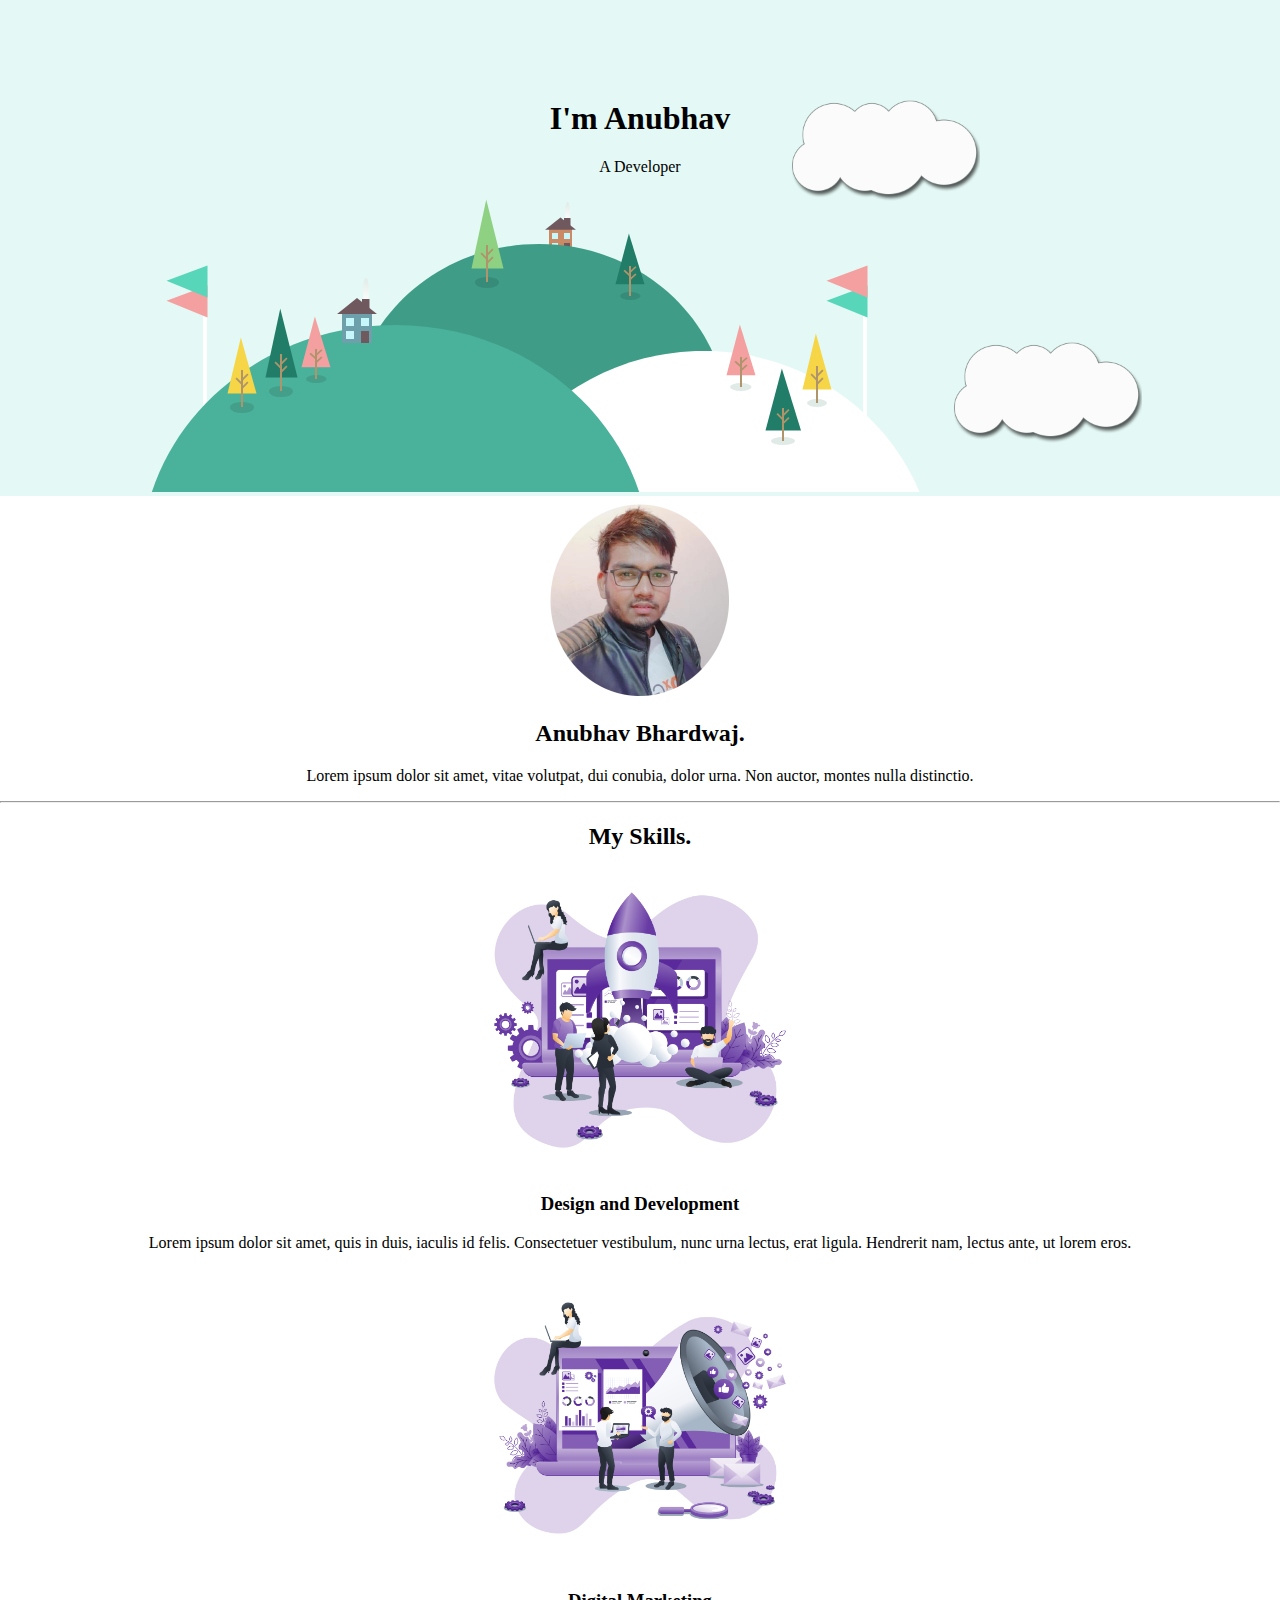
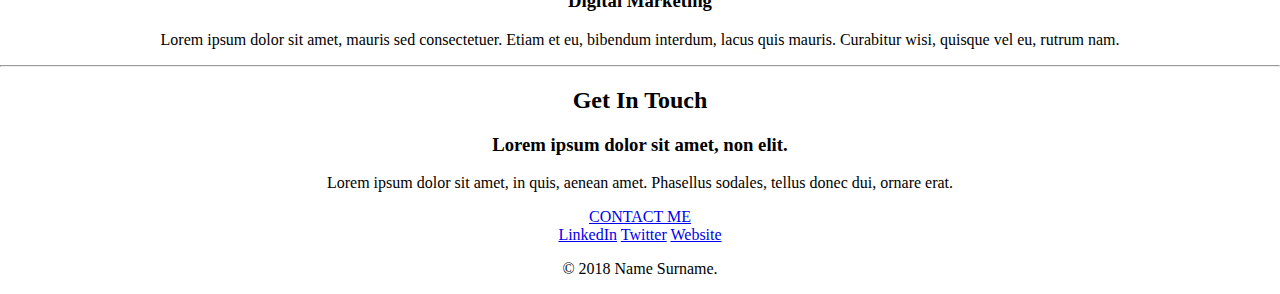
==== index.html @ 6e1735ab "Initial Starting" ====
<!DOCTYPE html>
<html>
  <head>
    <meta charset="utf-8">
    <title>Anubhav Bhardwaj</title>
    <link rel="stylesheet" href="css/style.css" />
    <link rel="shortcut icon" href="images/aaa.ico">
  </head>
  <body>
    <div class="top-container">
      <img class="top-cloud" src="images/cloud.png" width="200" height="200" alt="cloud">
      <h1>I'm Anubhav</h1>
      <p>A Developer</p>
      <img src="images/land.svg" alt="land">
      <img class="bottom-cloud" src="images/cloud.png" alt="cloud" width="200" height="200">
    </div>
    <div class="middle-container">
      <div class="profile">
        <img src="images/anubhav12.png" width="200" height="200" alt="Anubhav Bhardwaj">
        <h2>Anubhav Bhardwaj.</h2>
        <p>Lorem ipsum dolor sit amet, vitae volutpat, dui conubia, dolor urna. Non auctor, montes nulla distinctio.</p>
      </div>
      <hr>
      <div class="skills">
        <h2>My Skills.</h2>
        <div class="skill-row">
          <img class="" src="images/development.png" width="300" height="300" alt="">
          <h3>Design and Development</h3>
          <p>Lorem ipsum dolor sit amet, quis in duis, iaculis id felis. Consectetuer vestibulum, nunc urna lectus, erat ligula. Hendrerit nam, lectus ante, ut lorem eros.</p>
        </div>
        <div class="skill-row">
          <img class="" src="images/marketing.png" width="300" height="300" alt="">
          <h3>Digital Marketing</h3>
          <p>Lorem ipsum dolor sit amet, mauris sed consectetuer. Etiam et eu, bibendum interdum, lacus quis mauris. Curabitur wisi, quisque vel eu, rutrum nam.</p>
        </div>
      </div>
      <hr>
      <div class="contact-me">
        <h2>Get In Touch</h2>
        <h3>Lorem ipsum dolor sit amet, non elit.</h3>
        <p>Lorem ipsum dolor sit amet, in quis, aenean amet. Phasellus sodales, tellus donec dui, ornare erat.</p>
        <a class="btn" href="mailto:name@email.com">CONTACT ME</a>
      </div>
    </div>


    <div class="bottom-container">
      <a class="footer-link" href="https://www.linkedin.com/">LinkedIn</a>
      <a class="footer-link" href="https://twitter.com/">Twitter</a>
      <a class="footer-link" href="https://www.appbrewery.co/">Website</a>
      <p>© 2018 Name Surname.</p>
    </div>

  </body>
</html>
---- css/style.css ----
body{
  margin: 0;
  text-align: center;
  font-family: "Lucida Handwriting"

}
h1{
  margin-top: 0;
}

.top-container{
  background-color: #E4F9F5;
  position: relative;
  padding-top: 100px;
}
///////////*

.middle-container{
  background-color: red;
  width: 200px;
  height: 200px;
}

.bottom-container{
  background-color: yellow;
  width: 200px;
  height: 200px;
}
*//////////////////

.bottom-cloud{
  position: absolute;
  left: 300px;
  bottom: 300px;
}

.top-cloud{
  position: absolute;
  right: 300px;
  top: 50px;
}
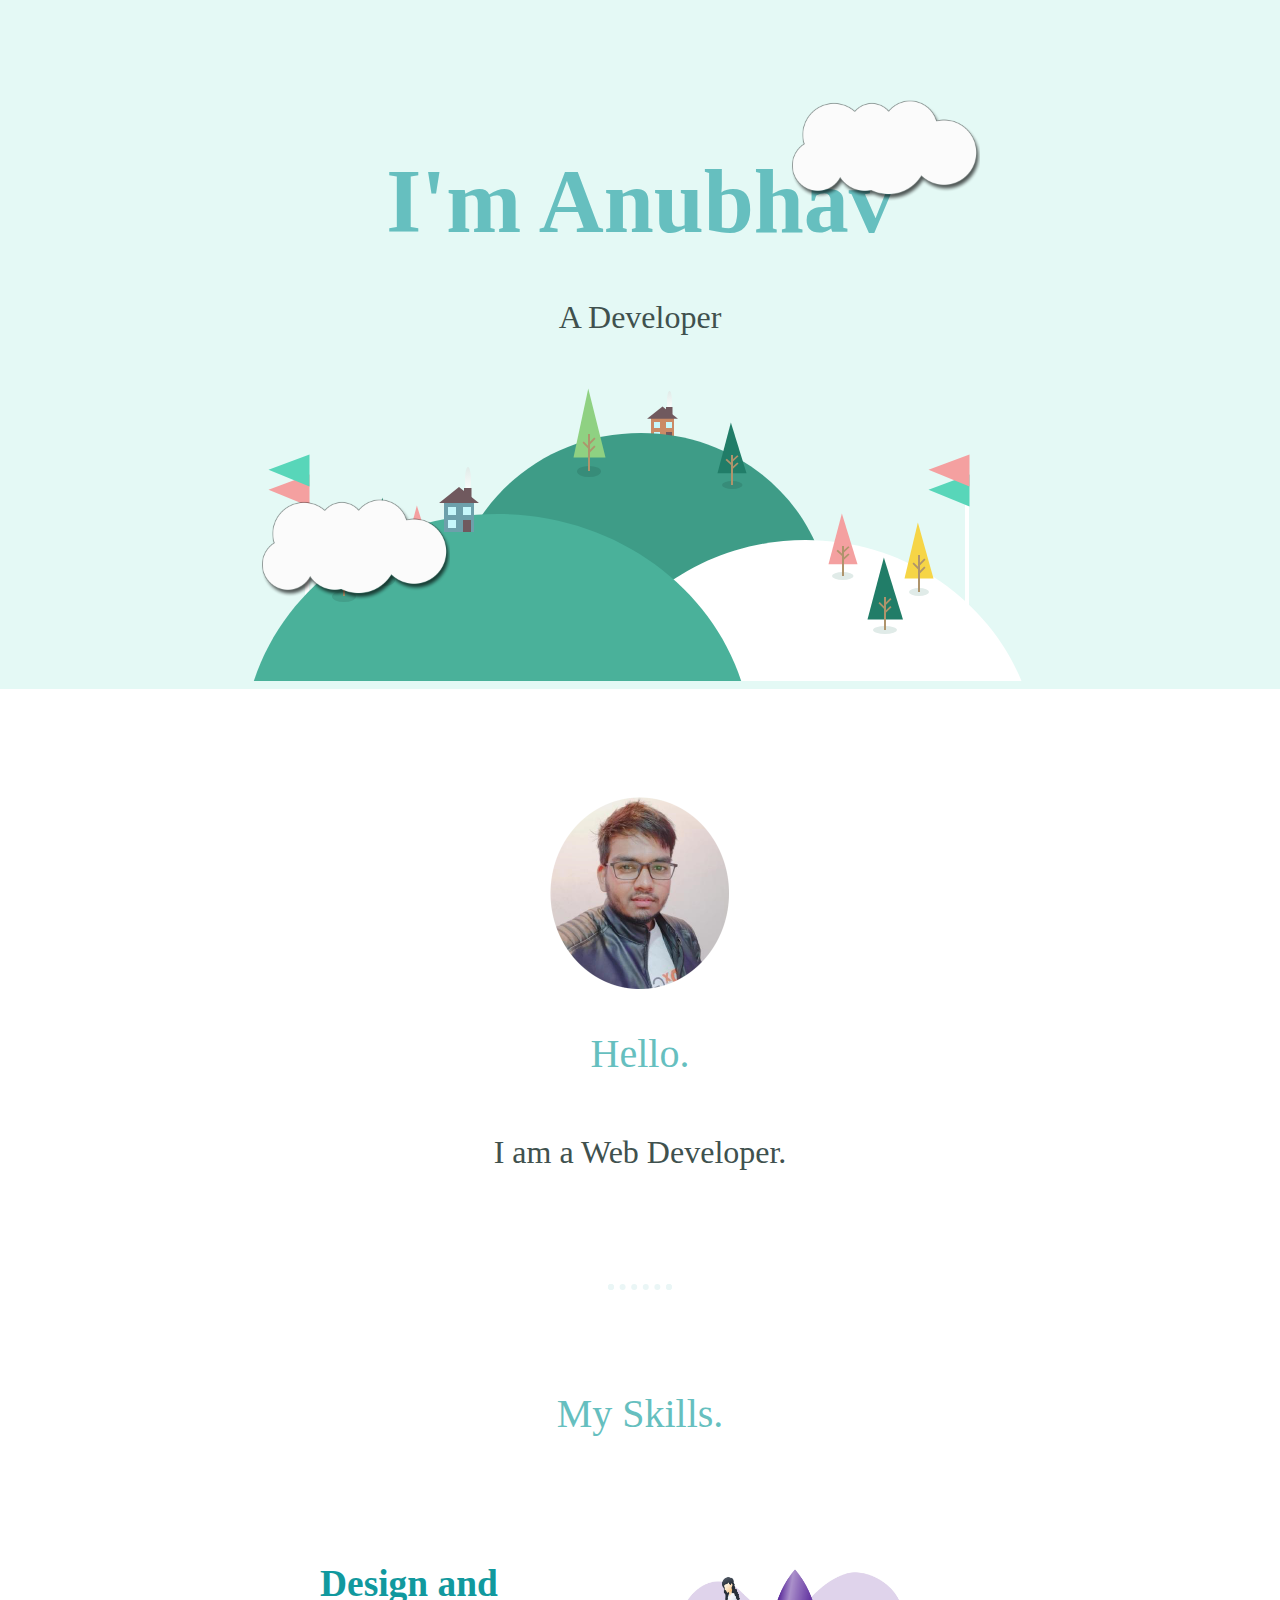
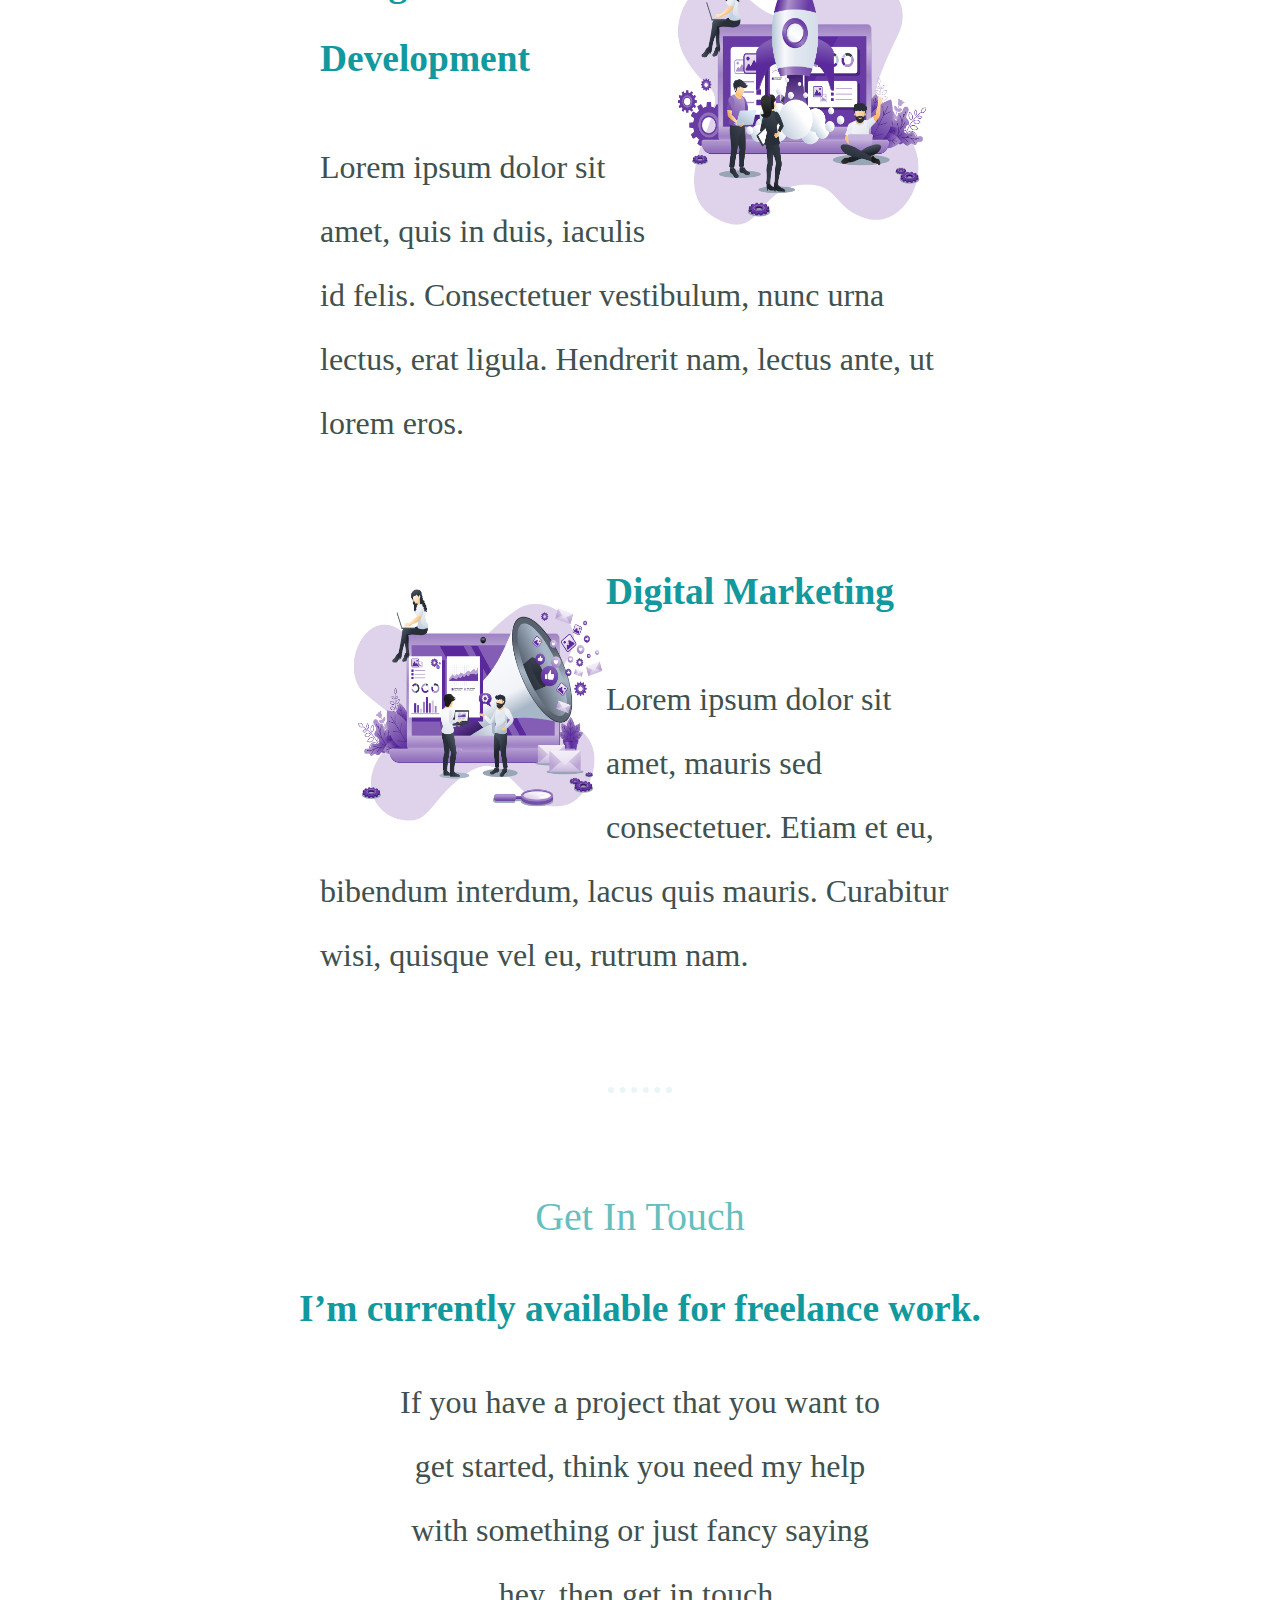
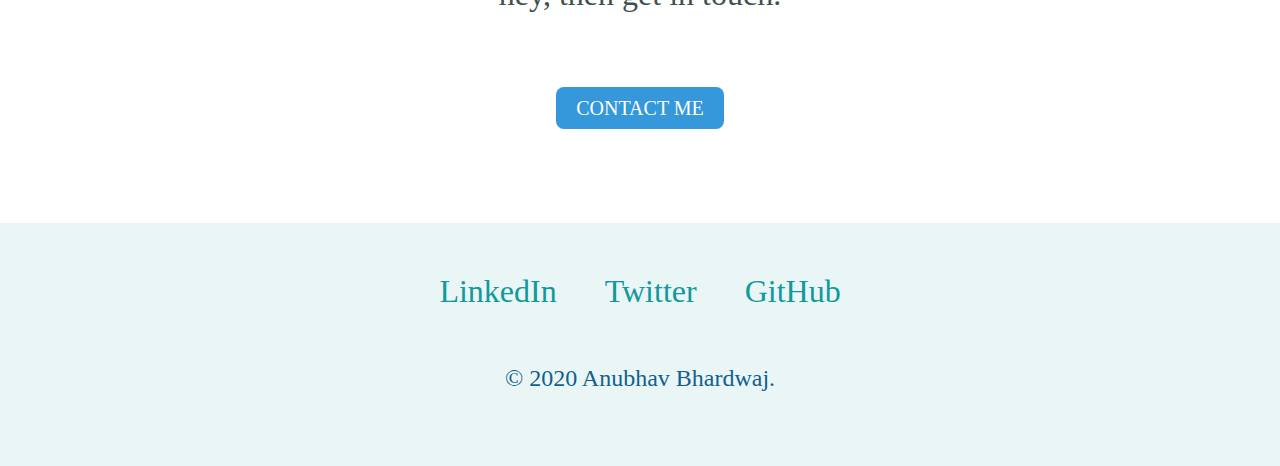
==== commit 395e1ef9: "Completed" ====
--- a/index.html
+++ b/index.html
@@ -17,19 +17,19 @@
     <div class="middle-container">
       <div class="profile">
         <img src="images/anubhav12.png" width="200" height="200" alt="Anubhav Bhardwaj">
-        <h2>Anubhav Bhardwaj.</h2>
-        <p>Lorem ipsum dolor sit amet, vitae volutpat, dui conubia, dolor urna. Non auctor, montes nulla distinctio.</p>
+        <h2>Hello.</h2>
+        <p class="intro">I am a Web Developer.</p>
       </div>
       <hr>
       <div class="skills">
         <h2>My Skills.</h2>
         <div class="skill-row">
-          <img class="" src="images/development.png" width="300" height="300" alt="">
+          <img class="development-img" src="images/development.png" width="300" height="300" alt="">
           <h3>Design and Development</h3>
           <p>Lorem ipsum dolor sit amet, quis in duis, iaculis id felis. Consectetuer vestibulum, nunc urna lectus, erat ligula. Hendrerit nam, lectus ante, ut lorem eros.</p>
         </div>
         <div class="skill-row">
-          <img class="" src="images/marketing.png" width="300" height="300" alt="">
+          <img class="marketing-img" src="images/marketing.png" width="300" height="300" alt="">
           <h3>Digital Marketing</h3>
           <p>Lorem ipsum dolor sit amet, mauris sed consectetuer. Etiam et eu, bibendum interdum, lacus quis mauris. Curabitur wisi, quisque vel eu, rutrum nam.</p>
         </div>
@@ -37,18 +37,18 @@
       <hr>
       <div class="contact-me">
         <h2>Get In Touch</h2>
-        <h3>Lorem ipsum dolor sit amet, non elit.</h3>
-        <p>Lorem ipsum dolor sit amet, in quis, aenean amet. Phasellus sodales, tellus donec dui, ornare erat.</p>
-        <a class="btn" href="mailto:name@email.com">CONTACT ME</a>
+        <h3>I’m currently available for freelance work.</h3>
+        <p class="contact-message">If you have a project that you want to get started, think you need my help with something or just fancy saying hey, then get in touch.</p>
+        <a class="btn" href="mailto:anubhav283203@email.com">CONTACT ME</a>
       </div>
     </div>
 
 
     <div class="bottom-container">
-      <a class="footer-link" href="https://www.linkedin.com/">LinkedIn</a>
-      <a class="footer-link" href="https://twitter.com/">Twitter</a>
-      <a class="footer-link" href="https://www.appbrewery.co/">Website</a>
-      <p>© 2018 Name Surname.</p>
+      <a class="footer-link" href="https://www.linkedin.com/in/abd8126/">LinkedIn</a>
+      <a class="footer-link" href="https://twitter.com/anubhav283203">Twitter</a>
+      <a class="footer-link" href="https://github.com/abd8126">GitHub</a>
+      <p class="copyright">© 2020 Anubhav Bhardwaj.</p>
     </div>
 
   </body>
--- a/css/style.css
+++ b/css/style.css
@@ -1,37 +1,102 @@
 body{
+  color: #40514E;
   margin: 0;
   text-align: center;
-  font-family: "Lucida Handwriting"
-
+  font-family: "Lucida Handwriting";
+  font-size: 2em;
 }
 h1{
-  margin-top: 0;
+  color: #66bfbf;
+  margin: 50px auto 0 auto;
+  font-family: 'Lucida Handwriting';
+  font-size: 90px;
 }
 
+h2{
+  color: #66bfbf;
+  font-family: 'Montserrat', SansSerif;
+  font-size: 2.5rem;
+  font-weight: normal;
+  padding-bottom: 10px;
+}
+
+h3{
+  color: #11999E;
+  font-family: 'Montserrat',SansSerif;
+}
+
+p{
+  line-height: 2;
+}
+
+hr{
+  border: dotted #EAF6F6 6px;
+  width: 4%;
+  border-bottom: none;
+  margin: 100px auto;
+}
+
+a{
+  color: #11999e;
+  margin: 10px 20px;
+  text-decoration: none;
+}
+
+a:hover{
+  color: #115f8e;
+}
 .top-container{
   background-color: #E4F9F5;
   position: relative;
   padding-top: 100px;
 }
-///////////*
 
 .middle-container{
-  background-color: red;
-  width: 200px;
-  height: 200px;
+  margin: 100px 0;
 }
 
 .bottom-container{
-  background-color: yellow;
-  width: 200px;
-  height: 200px;
+  background-color: #EAF6F6;
+  padding: 50px 0 20px;
 }
-*//////////////////
+
+.skill-row{
+  width: 50%;
+  margin: 100px auto 100px auto;
+  text-align: left;
+  line-height: 2;
+}
+
+
+
+
+
+
+.intro{
+  width: 30%;
+  margin: auto;
+}
+
+.contact-message{
+  width: 40%;
+  margin: 40px auto 60px;
+}
+
+.copyright{
+  color: #115f8e;
+  font-size: .75em;
+  padding: 20px 0px;
+}
+.top-cloud{
+  position: absolute;
+  right: 300px;
+  top: 50px;
+}
 
 .bottom-cloud{
   position: absolute;
-  left: 300px;
-  bottom: 300px;
+  left: 250px;
+  bottom: 40px;
 }
 
 .top-cloud{
@@ -40,3 +105,46 @@
   top: 50px;
 }
 
+
+.development-img{
+  width: 40%;
+  float: right;
+  margin-right: 30px;
+}
+
+.marketing-img{
+  width: 40%;
+  float: left;
+  margin-left: 30px;
+
+}
+
+.btn {
+  background: #11ctd4;
+  background-image: -webkit-linear-gradient(top, #11ctd4, #11999e);
+  background-image: -moz-linear-gradient(top, #11ctd4, #11999e);
+  background-image: -ms-linear-gradient(top, #11ctd4, #11999e);
+  background-image: -o-linear-gradient(top, #11ctd4, #11999e);
+  background-image: linear-gradient(to bottom, #11ctd4, #11999e);
+  -webkit-border-radius: 8;
+  -moz-border-radius: 8;
+  border-radius: 8px;
+  font-family: 'Montserrat', SansSerif;
+  color: #ffffff;
+  font-size: 20px;
+  background: #3498db;
+  padding: 10px 20px 10px 20px;
+  text-decoration: none;
+}
+
+.btn:hover {
+  background: #30e3cb;
+  background-image: -webkit-linear-gradient(top, #30e3cb, #2bc4ad);
+  background-image: -moz-linear-gradient(top, #30e3cb, #2bc4ad);
+  background-image: -ms-linear-gradient(top, #30e3cb, #2bc4ad);
+  background-image: -o-linear-gradient(top, #30e3cb, #2bc4ad);
+  background-image: linear-gradient(to bottom, #30e3cb, #2bc4ad);
+  text-decoration: none;
+}
+
+
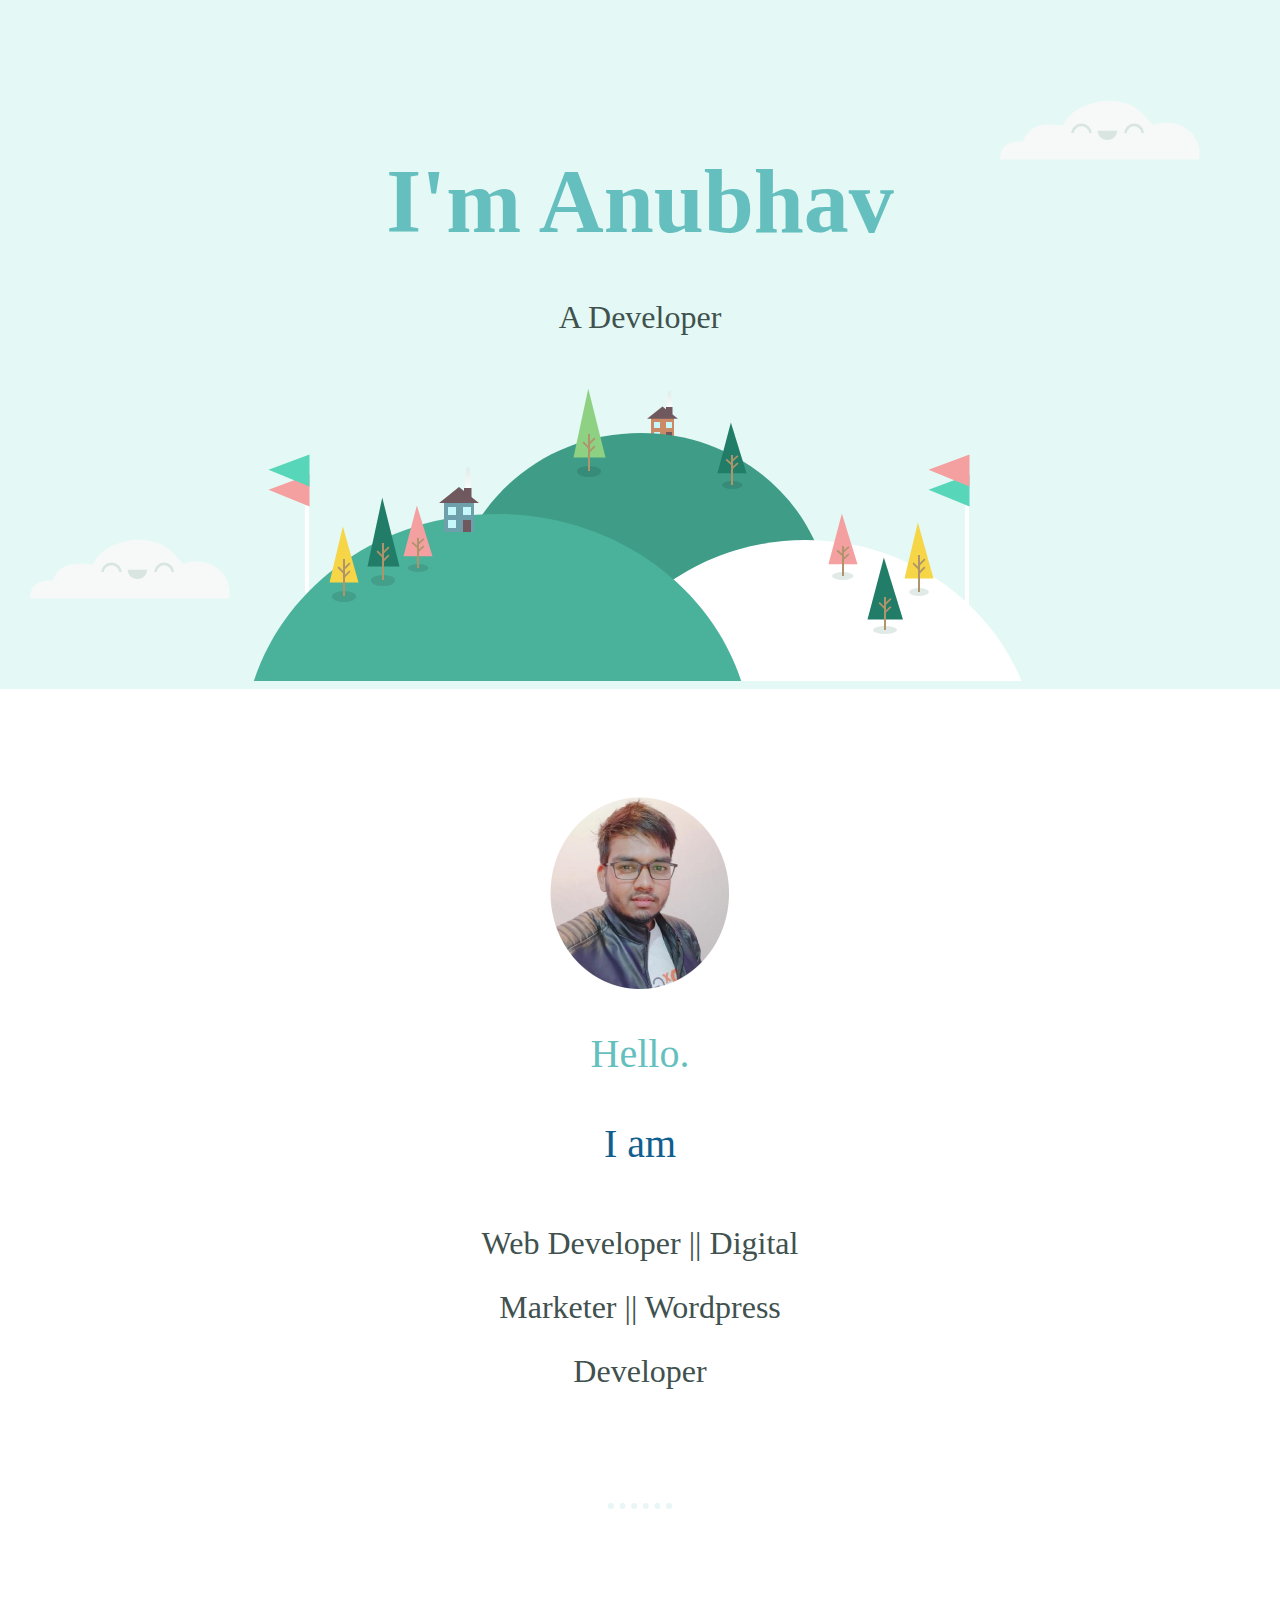
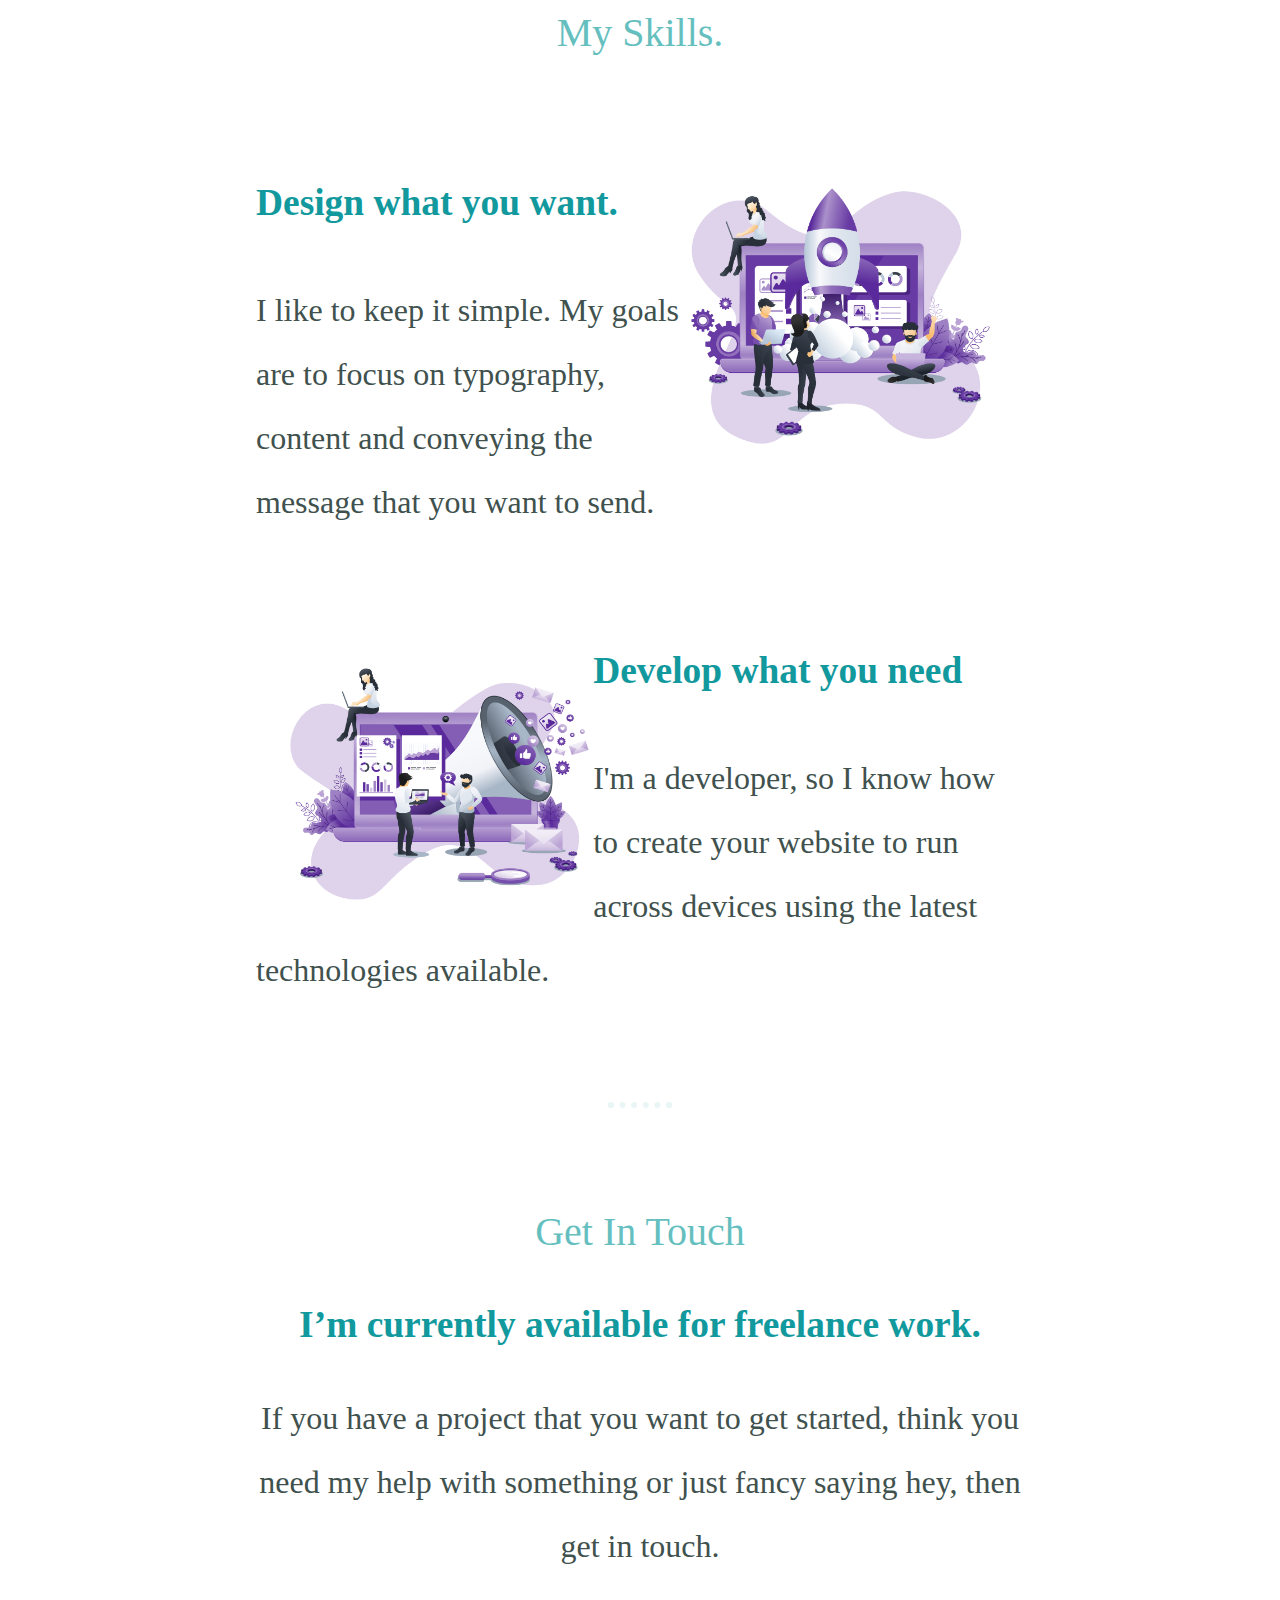
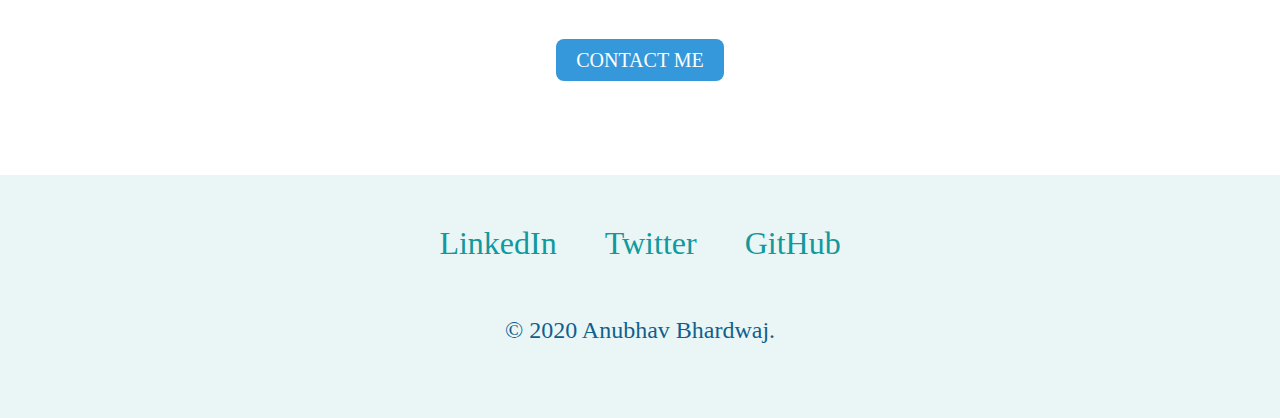
==== commit 7e2c3ddc: "Modified CSS" ====
--- a/index.html
+++ b/index.html
@@ -8,30 +8,31 @@
   </head>
   <body>
     <div class="top-container">
-      <img class="top-cloud" src="images/cloud.png" width="200" height="200" alt="cloud">
+      <img class="top-cloud" src="images/cloud.svg" width="200" height="200" alt="cloud">
       <h1>I'm Anubhav</h1>
       <p>A Developer</p>
       <img src="images/land.svg" alt="land">
-      <img class="bottom-cloud" src="images/cloud.png" alt="cloud" width="200" height="200">
+      <img class="bottom-cloud" src="images/cloud.svg" alt="cloud" width="200" height="200">
     </div>
     <div class="middle-container">
       <div class="profile">
         <img src="images/anubhav12.png" width="200" height="200" alt="Anubhav Bhardwaj">
         <h2>Hello.</h2>
-        <p class="intro">I am a Web Developer.</p>
+        <h2 class="iam">I am </h2>
+        <p class="intro">Web Developer || Digital Marketer || Wordpress Developer</p>
       </div>
       <hr>
       <div class="skills">
         <h2>My Skills.</h2>
         <div class="skill-row">
           <img class="development-img" src="images/development.png" width="300" height="300" alt="">
-          <h3>Design and Development</h3>
-          <p>Lorem ipsum dolor sit amet, quis in duis, iaculis id felis. Consectetuer vestibulum, nunc urna lectus, erat ligula. Hendrerit nam, lectus ante, ut lorem eros.</p>
+          <h3>Design what you want.</h3>
+          <p>I like to keep it simple. My goals are to focus on typography, content and conveying the message that you want to send.</p>
         </div>
         <div class="skill-row">
           <img class="marketing-img" src="images/marketing.png" width="300" height="300" alt="">
-          <h3>Digital Marketing</h3>
-          <p>Lorem ipsum dolor sit amet, mauris sed consectetuer. Etiam et eu, bibendum interdum, lacus quis mauris. Curabitur wisi, quisque vel eu, rutrum nam.</p>
+          <h3>Develop what you need</h3>
+          <p>I'm a developer, so I know how to create your website to run across devices using the latest technologies available.</p>
         </div>
       </div>
       <hr>
@@ -50,6 +51,5 @@
       <a class="footer-link" href="https://github.com/abd8126">GitHub</a>
       <p class="copyright">© 2020 Anubhav Bhardwaj.</p>
     </div>
-
   </body>
 </html>
--- a/css/style.css
+++ b/css/style.css
@@ -23,6 +23,11 @@
 h3{
   color: #11999E;
   font-family: 'Montserrat',SansSerif;
+}
+
+.iam{
+  font-family: "Lucida Handwriting";
+  color: #115f8e;
 }
 
 p{
@@ -61,7 +66,7 @@
 }
 
 .skill-row{
-  width: 50%;
+  width: 60%;
   margin: 100px auto 100px auto;
   text-align: left;
   line-height: 2;
@@ -78,7 +83,7 @@
 }
 
 .contact-message{
-  width: 40%;
+  width: 60%;
   margin: 40px auto 60px;
 }
 
@@ -89,20 +94,14 @@
 }
 .top-cloud{
   position: absolute;
-  right: 300px;
-  top: 50px;
+  right: 80px;
+  top: 30px;
 }
 
 .bottom-cloud{
   position: absolute;
-  left: 250px;
-  bottom: 40px;
-}
-
-.top-cloud{
-  position: absolute;
-  right: 300px;
-  top: 50px;
+  left: 30px;
+  bottom: 20px;
 }
 
 
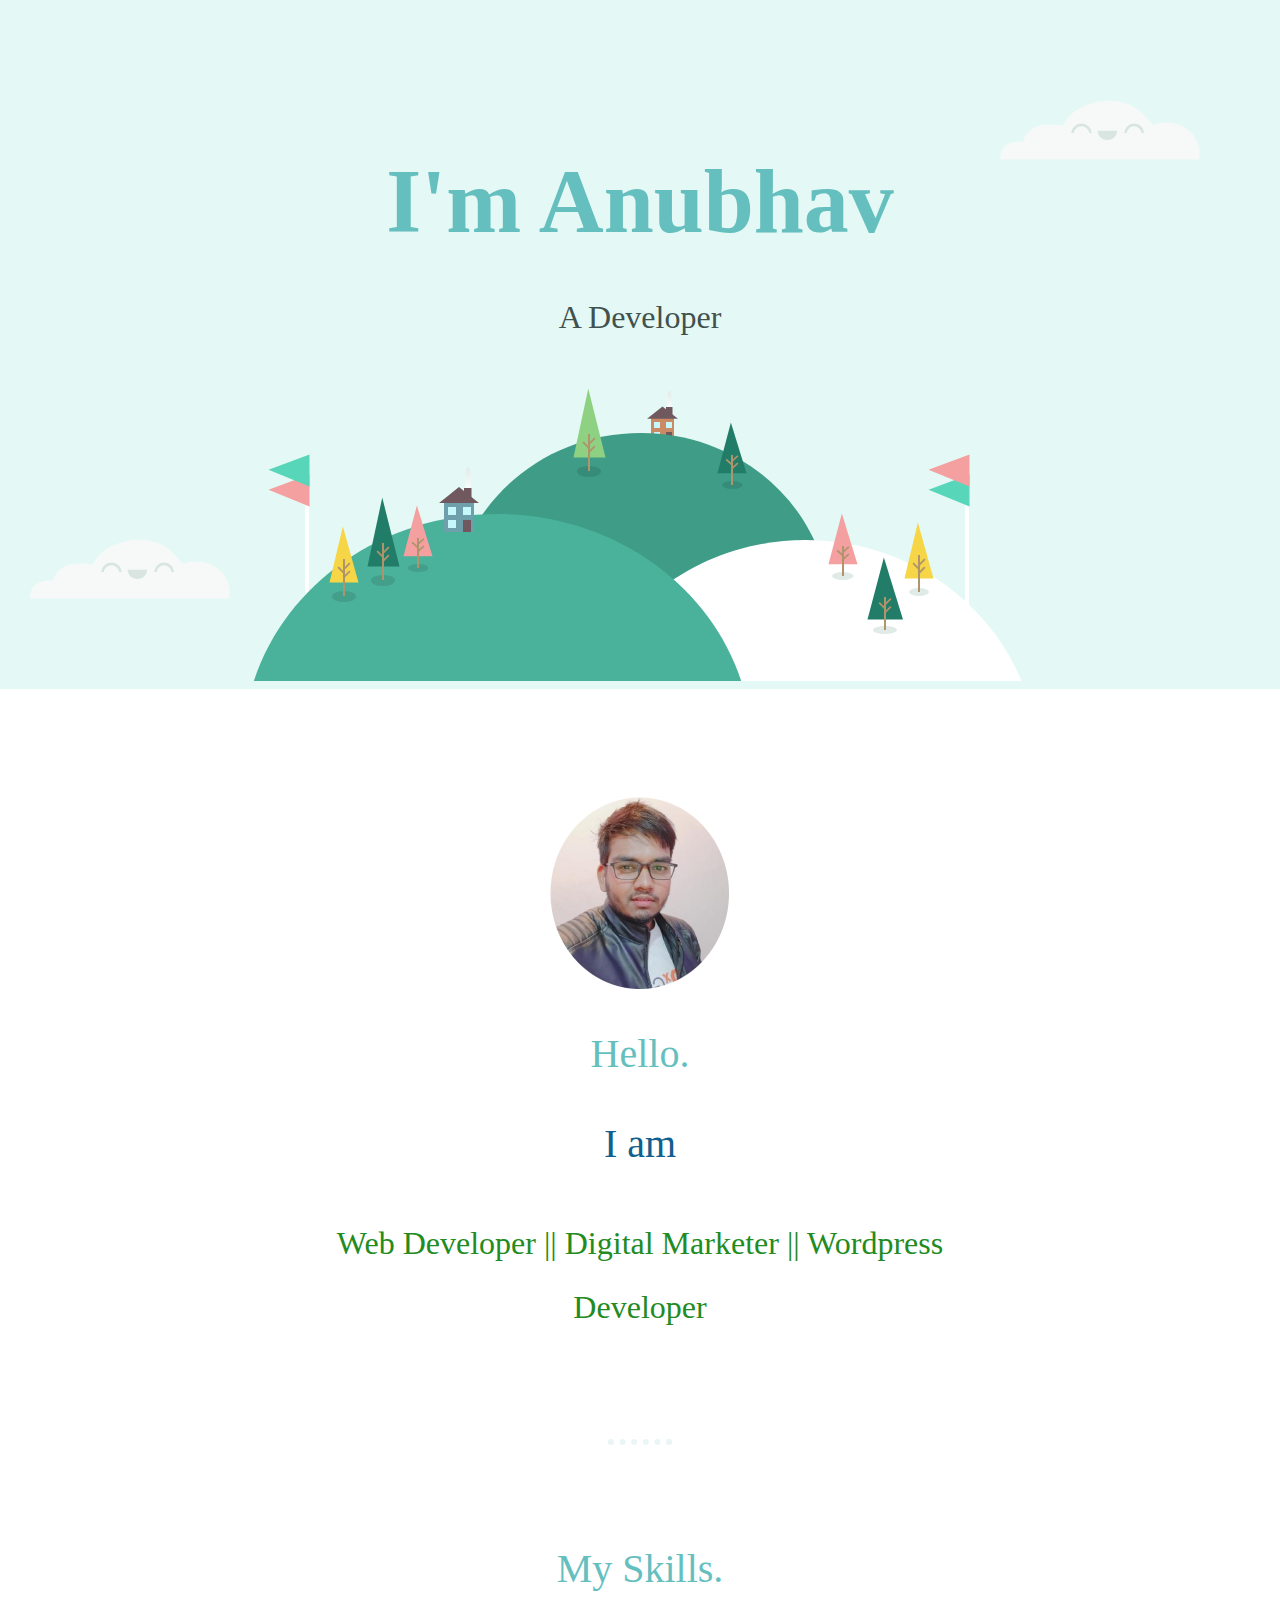
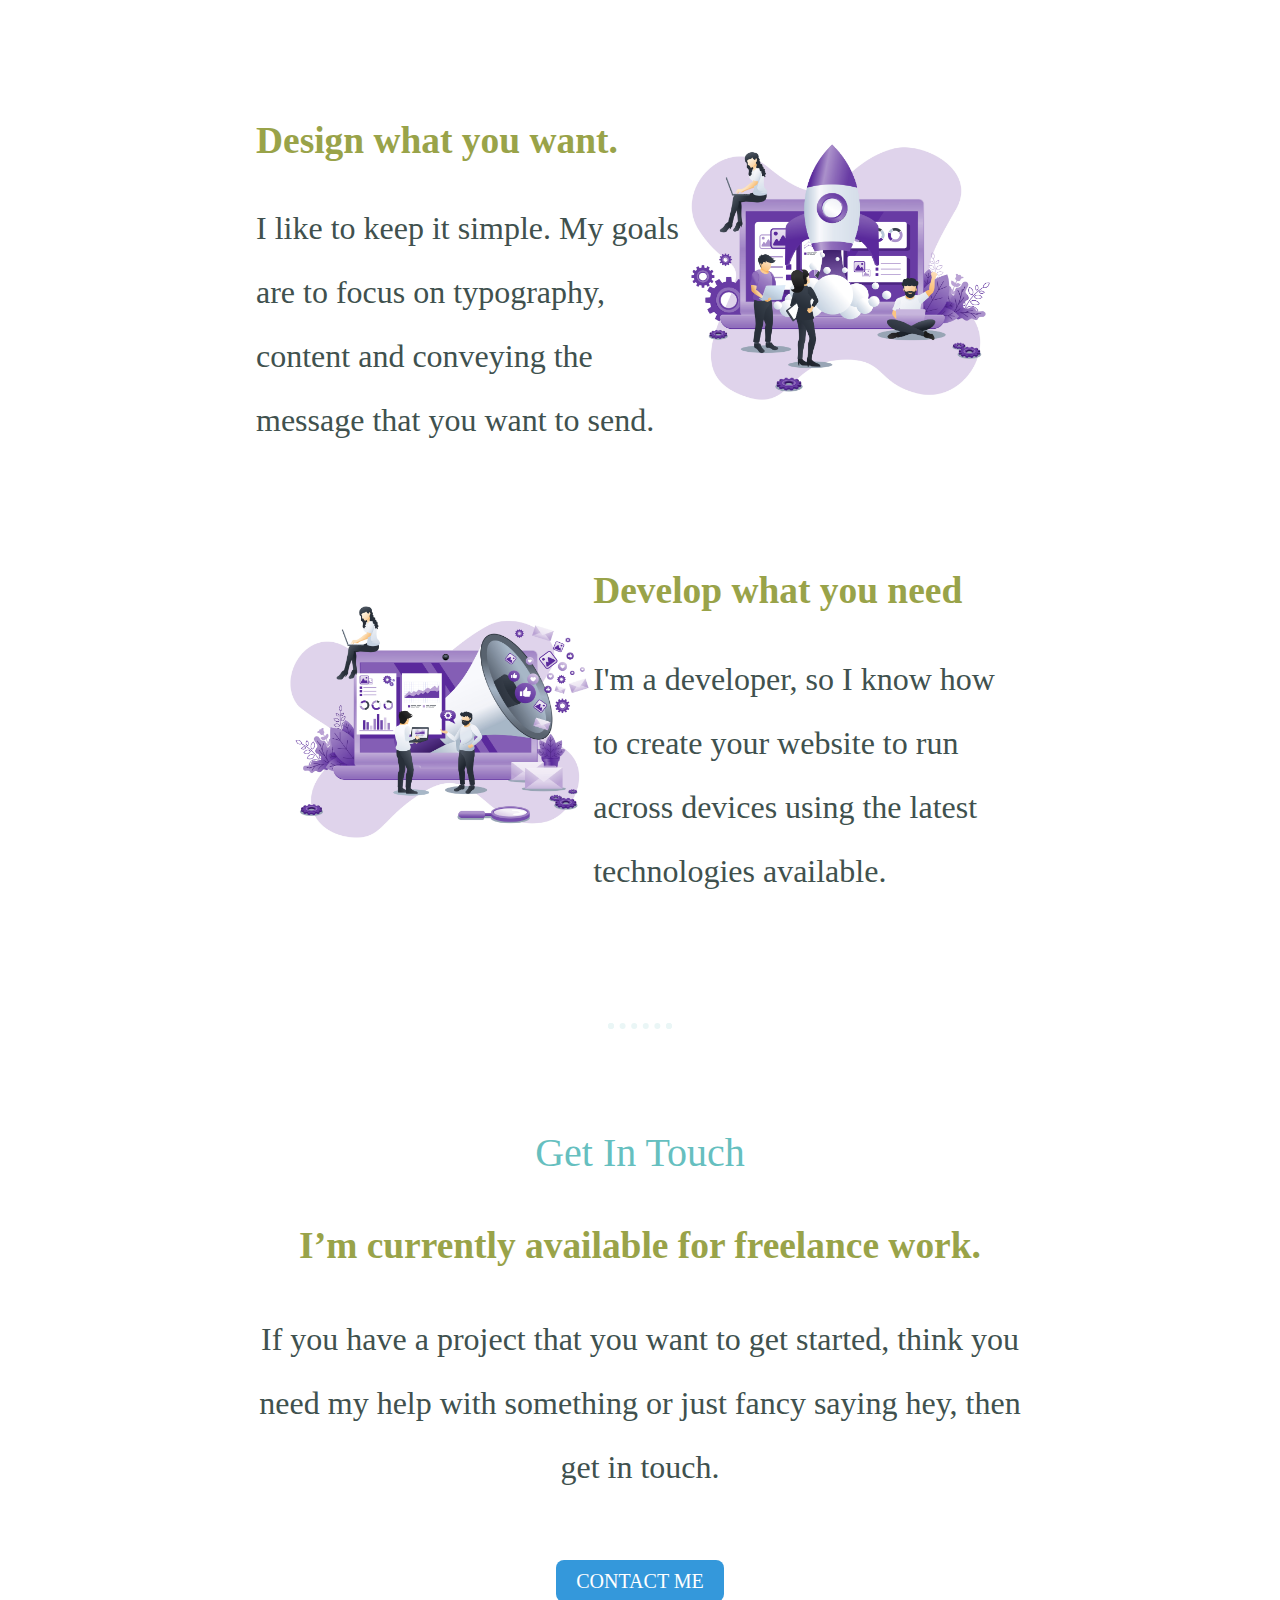
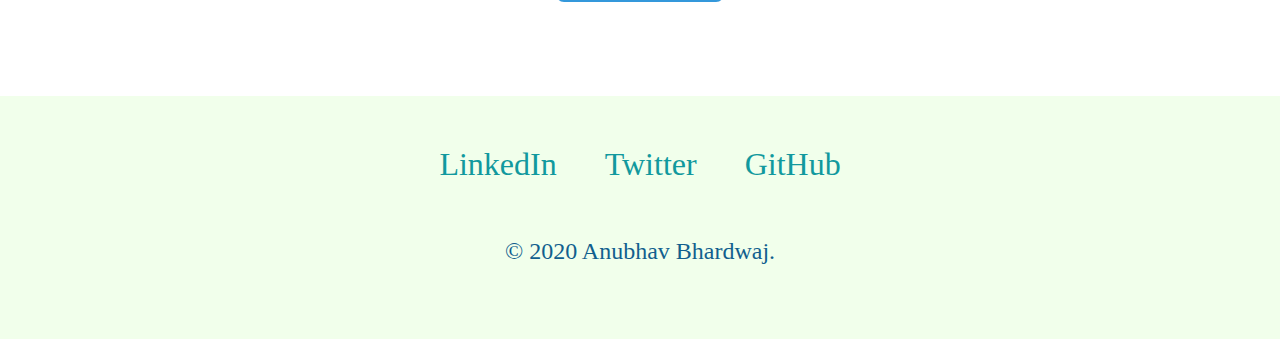
==== commit 16e77128: "Mobile View Update" ====
--- a/index.html
+++ b/index.html
@@ -2,6 +2,7 @@
 <html>
   <head>
     <meta charset="utf-8">
+    <meta name="viewport" content="width=device-width, initial-scale=1.0">
     <title>Anubhav Bhardwaj</title>
     <link rel="stylesheet" href="css/style.css" />
     <link rel="shortcut icon" href="images/aaa.ico">
--- a/css/style.css
+++ b/css/style.css
@@ -1,5 +1,5 @@
 body{
-  color: #40514E;
+  color: #40514e;
   margin: 0;
   text-align: center;
   font-family: "Lucida Handwriting";
@@ -14,15 +14,15 @@
 
 h2{
   color: #66bfbf;
-  font-family: 'Montserrat', SansSerif;
+  font-family: ItalicT;
   font-size: 2.5rem;
   font-weight: normal;
   padding-bottom: 10px;
 }
 
 h3{
-  color: #11999E;
-  font-family: 'Montserrat',SansSerif;
+  color: #99a349;
+  font-family: Romantic;
 }
 
 .iam{
@@ -61,15 +61,16 @@
 }
 
 .bottom-container{
-  background-color: #EAF6F6;
+  background-color: #F1FFEB;
   padding: 50px 0 20px;
 }
 
 .skill-row{
   width: 60%;
-  margin: 100px auto 100px auto;
+  margin: 120px auto 120px auto;
   text-align: left;
-  line-height: 2;
+  line-height: 1;
+  font-family: Century;
 }
 
 
@@ -77,9 +78,12 @@
 
 
 
+
+
 .intro{
-  width: 30%;
+  width: 50%;
   margin: auto;
+  color: forestgreen;
 }
 
 .contact-message{
